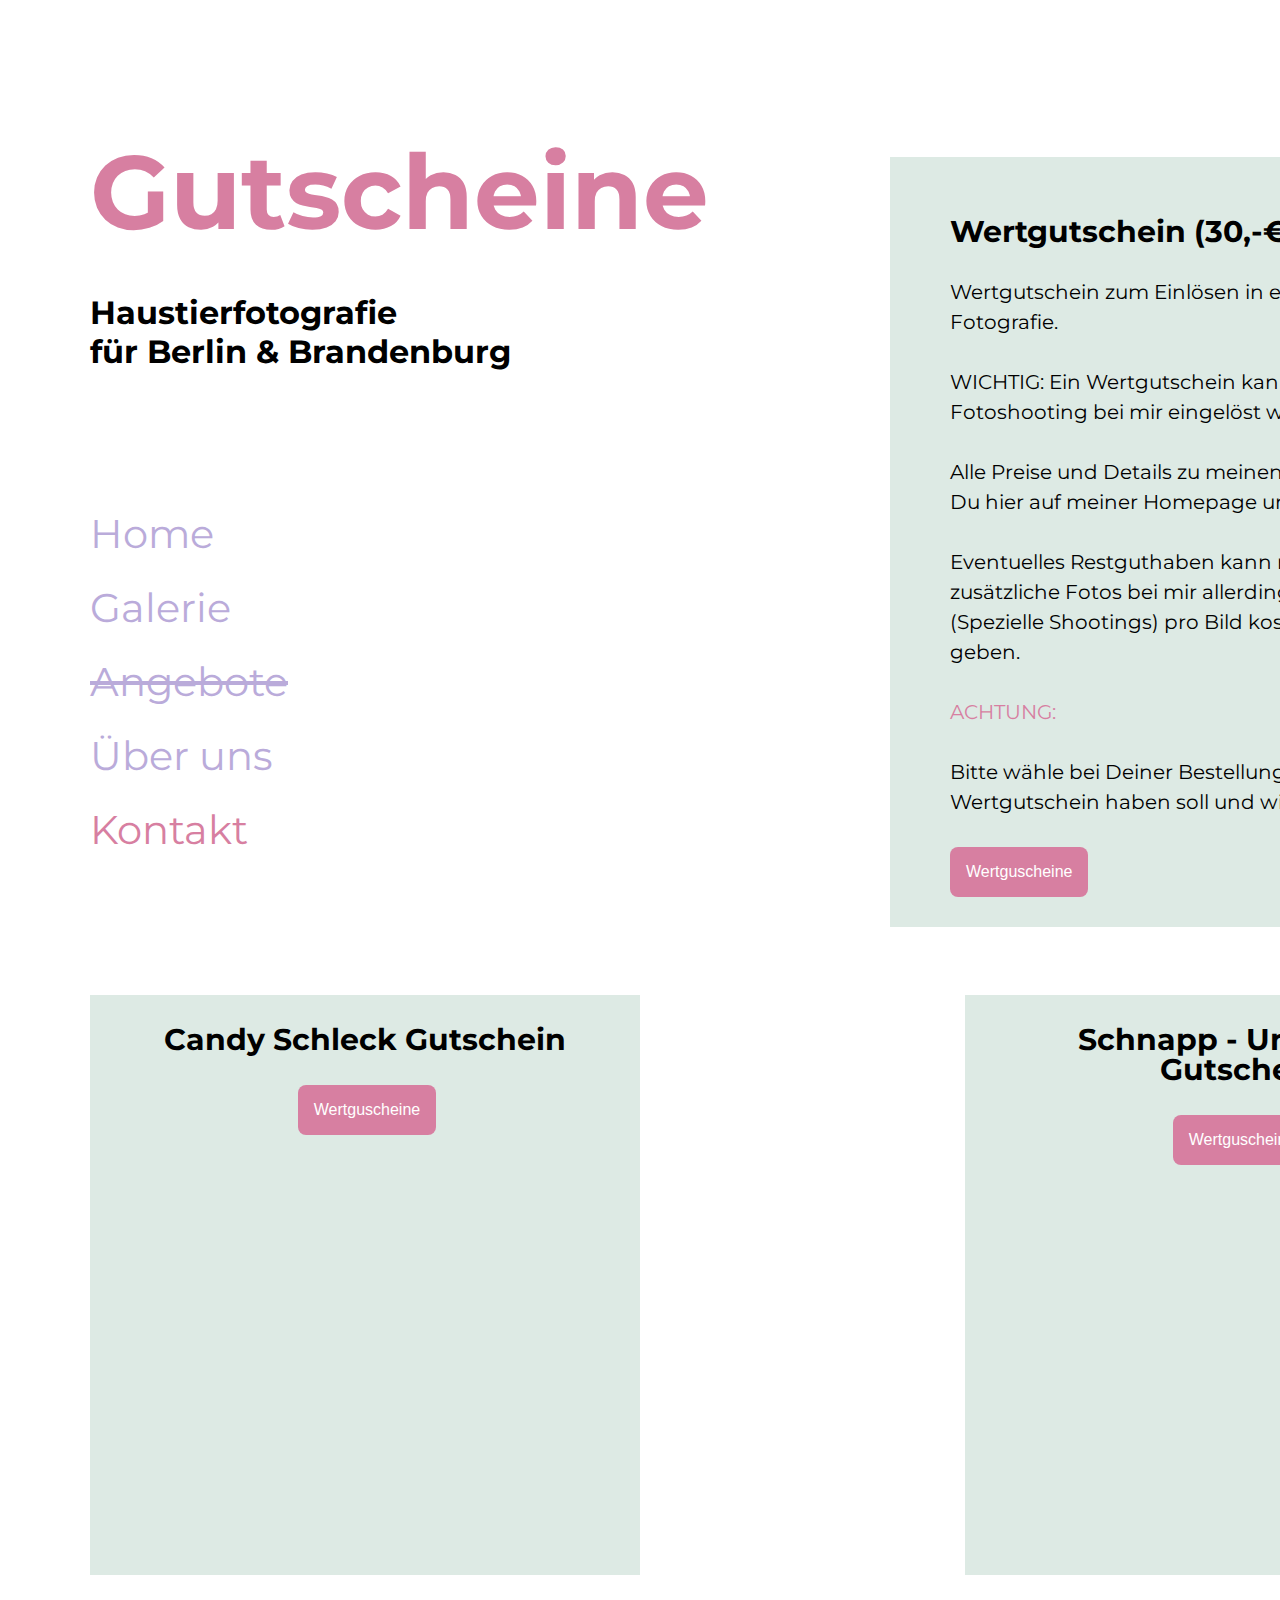
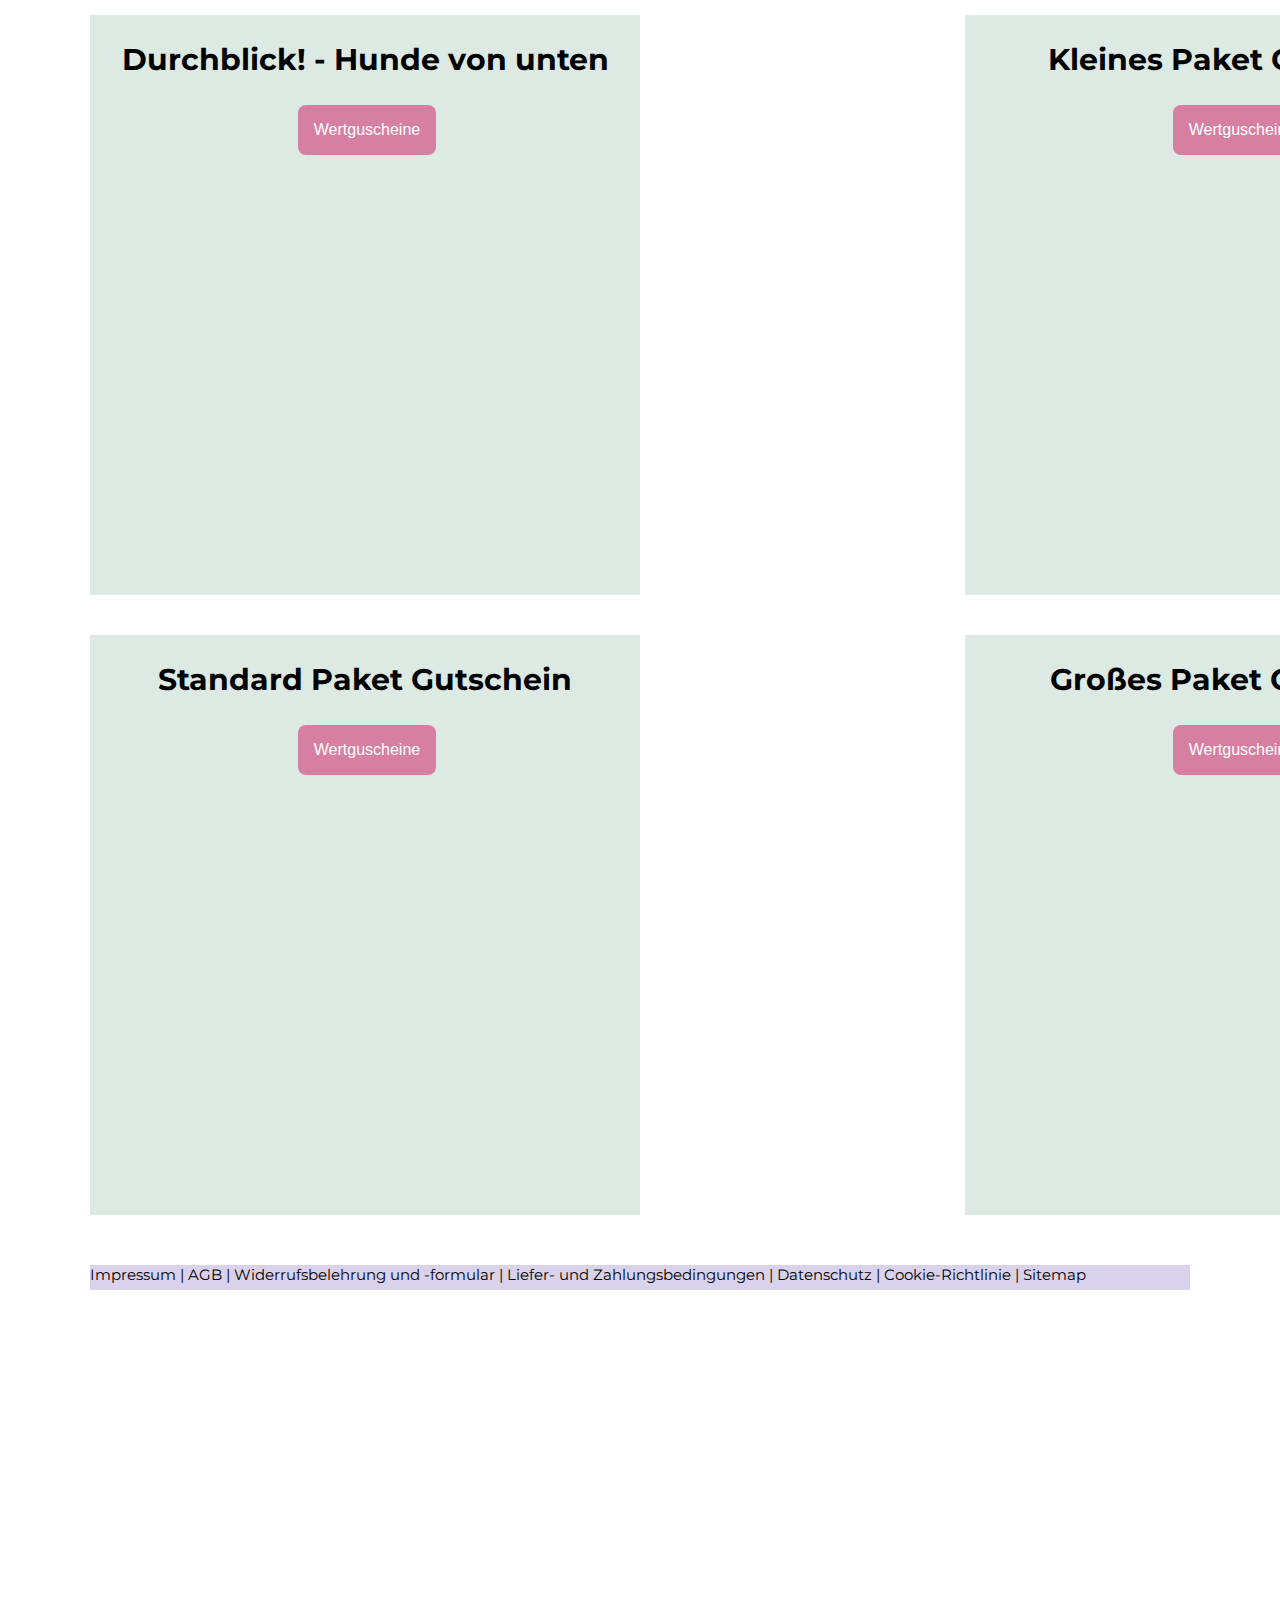
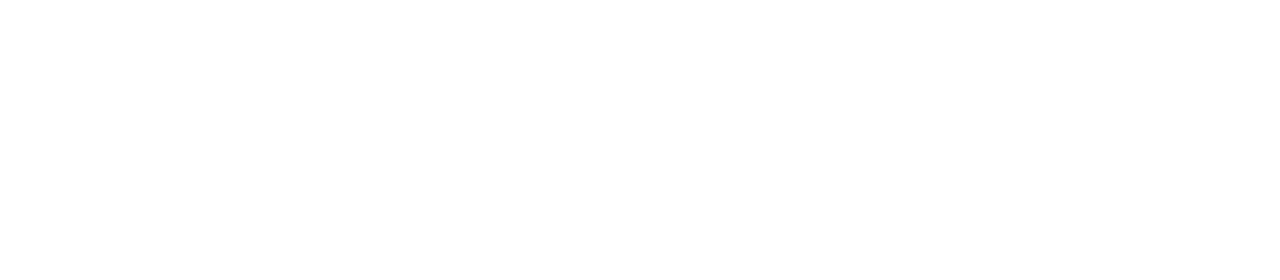
==== Gutscheine.html @ a967e09c "first commit" ====
<!DOCTYPE html>
<html lang="en">
<head>
    <meta charset="UTF-8">
    <meta http-equiv="X-UA-Compatible" content="IE=edge">
    <meta name="viewport" content="width=device-width, initial-scale=1.0">
    <title>Gutscheine</title>
    <link rel="icon" type="image/png" href="/Sikorski/favicon.png">
    <link rel="stylesheet" href="/css/main.css">
    <link rel="stylesheet" href="//use.fontawesome.com/releases/v5.0.7/css/all.css">
    <link rel="stylesheet" href="/css/gutschein.css">

</head>
<body>
        <br>
        <br>
            <h1>Gutscheine</h1>
          <br>
          <br>
            <h2>Haustierfotografie</h2>
            <h2>für Berlin & Brandenburg</h2>
            <br>
            <br>  <br>
            <br>  <br>
            <br>
          <nav class="sidebar card py-2 mb-4">
            <ul class="nav flex-column"  id="nav_accordion">
                <li class="nav-item">
                  <a class="nav-link active" aria-current="page" href="#">Home</a>
                </li>
                <li class="nav-item">
                  <a class="nav-link" href="#">Galerie</a>
                </li>
                <li class="nav-item">
                    <a class="nav-link" style="text-decoration:line-through;" href="/Sikorski/Angebote.html">Angebote</a>
                  </li>
            
                <li class="nav-item">
                  <a class="nav-link" href="#">Über uns</a>
                </li>
                <li class="nav-item">
                    <a class="nav-link"  style="color: #D77FA1;" href="#">Kontakt</a>
                  </li>
              </ul>
          </nav>


          <div class="box3">
            <h3>Wertgutschein (30,-€ bis 150,-€)</h3>
            <br>
            <p>Wertgutschein zum Einlösen in einem Fotoshooting bei Sikorski Fotografie.
              <br> <br>
              WICHTIG: Ein Wertgutschein kann nur in einem regulär gebuchten Fotoshooting bei mir eingelöst werden.
              <br> <br>
              Alle Preise und Details zu meinen Fotoshooting- Angeboten findest Du hier auf meiner Homepage unter Preise.
              <br> <br>
              Eventuelles Restguthaben kann nicht wieder ausgezahlt werden. Da zusätzliche Fotos bei mir allerdings 15,-€ (für Porträts) und 30,-€ (Spezielle Shootings) pro Bild kosten, sollte es da keine Probleme geben. 
              <br> <br>
              <p style="color:#D77FA1">ACHTUNG:</p> 
              <br>
             <p> Bitte wähle bei Deiner Bestellung hier unten aus, welchen Wert der Wertgutschein haben soll und wie ihn erhalten möchtest: 
            </p>


            <div class="dropdown">
              <button class="dropbtn">Wertguscheine</button>
              <div style="text-align:center;"  class="dropdown-content">
                <a href="#">Wertguschein 30, -€</a>
                <a href="#">Wertguschein 60, -€</a>
                <a href="#">Wertguschein 90, -€</a>
                <a href="#">Wertguschein 120, -€</a>
                <a href="#">Wertguschein 150, -€</a>
              </div>
            </div>

</div>

<div style="display:flex; flex-direction:row;">
  <div class="box4">
  <h3> Candy Schleck Gutschein</h3>
  <img style="position:relative; top:20px;" src="/Sikorski/ga.jpg" alt="">
  <div class="dropdown">
    <button class="dropbtn">Wertguscheine</button>
    <div class="dropdown-content">
      <a href="#">Wertguschein 30, -€</a>
      <a href="#">Wertguschein 60, -€</a>
      <a href="#">Wertguschein 90, -€</a>
      <a href="#">Wertguschein 120, -€</a>
      <a href="#">Wertguschein 150, -€</a>
    </div>
  </div>
</div>
<div class="box4" style="position:relative; left:325px;">
  <h3>Schnapp - Und Weg! Gutschein</h3>
  <img style="position:relative; top:20px;" src="/Sikorski/gb.jpg" alt="">
  <div class="dropdown">
    <button class="dropbtn">Wertguscheine</button>
    <div class="dropdown-content">
      <a href="#">Wertguschein 30, -€</a>
      <a href="#">Wertguschein 60, -€</a>
      <a href="#">Wertguschein 90, -€</a>
      <a href="#">Wertguschein 120, -€</a>
      <a href="#">Wertguschein 150, -€</a>
    </div>
  </div>
  </div>
</div>

<div style="display:flex; flex-direction:row; position:relative; top:40px;">
  <div class="box4">
  <h3> Durchblick! - Hunde von unten </h3>
  <img style="position:relative; top:20px;" src="/Sikorski/gc.jpg" alt="">
  <div class="dropdown">
    <button class="dropbtn">Wertguscheine</button>
    <div class="dropdown-content">
      <a href="#">Wertguschein 150, -€</a>
      <a href="#">Wertguschein 200, -€</a>
      <a href="#">Wertguschein 250, -€</a>
    </div>
  </div>
</div>
<div class="box4" style="position:relative; left:325px;">
  <h3>Kleines Paket Gutschein</h3>
  <img style="position:relative; top:20px;" src="/Sikorski/gd.jpg" alt="">
  <div class="dropdown">
    <button class="dropbtn">Wertguscheine</button>
    <div class="dropdown-content">
      <a href="#">Wertguschein 89, -€</a>
      <a href="#">Wertguschein 129, -€</a>
      <a href="#">Wertguschein 149, -€</a>
    </div>
  </div>
  </div>
</div>

<div style="display:flex; flex-direction:row; position:relative; top:80px;">
  <div class="box4">
  <h3> Standard Paket Gutschein</h3>
  <img style="position:relative; top:20px;" src="/Sikorski/ge.jpg" alt="">
  <div class="dropdown">
    <button class="dropbtn">Wertguscheine</button>
    <div class="dropdown-content">
      <a href="#">Wertguschein 149, -€</a>
      <a href="#">Wertguschein 199, -€</a>
      <a href="#">Wertguschein 249, -€</a>
    </div>
  </div>
</div>
<div class="box4" style="position:relative; left:325px;">
  <h3> Großes Paket Gutschein</h3>
  <img style="position:relative; top:20px;" src="/Sikorski/ga.jpg" alt="">
  <div class="dropdown">
    <button class="dropbtn">Wertguscheine</button>
    <div class="dropdown-content">
      <a href="#">Wertguschein 220, -€</a>
      <a href="#">Wertguschein 270, -€</a>
      <a href="#">Wertguschein 320, -€</a>
    </div>
  </div>
  </div>
</div>

          <footer>
            <p style="font-size:15px">
                Impressum | AGB | Widerrufsbelehrung und -formular | Liefer- und Zahlungsbedingungen | Datenschutz | Cookie-Richtlinie | Sitemap</p>
        </footer>
          </body>
          </html>
---- css/main.css ----
@import url('https://fonts.googleapis.com/css2?family=Montserrat&display=swap');

*,
*::before,
*::after {
  margin: 0px;
  padding: 0;
}

html {
  box-sizing: border-box;
}

.wrap {
    height: 10vh;
  }

body {
font-family: 'Montserrat', sans-serif;
margin:90px;

}

h1 {
  color:  #D77FA1;
  font-size: 104px;
}

h1:active {
  color: #ffecd1;
}

h2 {
  color: black;
  font-size:32px;
}

h3 {
    font-size: 35px;
}
h3 {
    font-size: 30px;
}


p {
    font-size:20px;
}

nav ul {
  margin: 0;
  padding: 0;
  list-style: none;
}

nav li {
    font-size: 40px;
    padding-top:24px;
    color: #BAABDA;
}

nav a {
  /* display: block; */
  text-decoration: none;
  color: #BAABDA;
}

nav:hover:{
        color: #D77FA1;
      }


.box1{
    background-color: #EBECCA;
    padding:60px;
    line-height: 30px;
}

.box2{
    background-color: rgb(133, 143, 255, .38);
    padding:60px;
    line-height: 30px;
}

footer {
    background-color:rgb(186, 171, 218, .54) ;
    /* position: relative;
    top:-200px; */
    height:25px;
    padding-top: 5px solid rgb(186, 171, 218, .54);
  
}

/*# sourceMappingURL=main.css.map */

a:link {
    text-decoration: none;
    color:#BAABDA;
    line-height: 50px;;
  }
  
  
  a:hover {
    color: #D77FA1;
  }

  a:visited {
    color: #BAABDA;
  }

  .container {
    padding:70px;
    height:920px;
    width: 492px;
    position:relative;
    left:700px;
    top: -850px;
    margin:80px;
    font-size:80px;
    color: rgb(186, 171, 218); }




   
    /* Gutscheine */

    .box3{
        background-color: rgb(151, 192, 173, .33);
        padding:60px;
        line-height: 30px;
        position: relative;
        top:-698px;
        left:800px;
        height:650px;
        width: 703px;
    }



    .dropbtn {
        background-color: #D77FA1;
        color: white;
        padding: 16px;
        font-size: 16px;
        border: none;
        cursor: pointer;
        align-items: center;
        position: relative;
        /* left:250px; */
        top:30px;
        border-radius: 8px;
      }
      
      /* The container <div> - needed to position the dropdown content */
      .dropdown {
        position: relative;
        display: inline-block;
        /* align-items: center; */
        width: 220px;
      }
      
      /* Dropdown Content (Hidden by Default) */
      .dropdown-content {
        display: none;
        position: absolute;
        background-color: #f9f9f9;
        width: 220px;
        box-shadow: 0px 8px 16px 0px rgba(0,0,0,0.2);
        z-index: 1;
      }
      
      /* Links inside the dropdown */
      .dropdown-content a {
        color: black;
        padding: 12px 16px;
        text-decoration: none;
        display: block;
      }
      
      /* Change color of dropdown links on hover */
      .dropdown-content a:hover {background-color: #D77FA1;}
      
      /* Show the dropdown menu on hover */
      .dropdown:hover .dropdown-content {
        display: block;
      }
      
      .box4{
        background-color: rgb(151, 192, 173, .33);
        line-height: 30px;
        position: relative;
        top:-630px;
        height:520px;
        width: 589px;
        padding:30px;
        text-align:center;
    }

    /* Extra small devices (phones, 600px and down) */
@media only screen and (max-width: 480px){

  main {
  display: flex;
          flex-direction: column;
  }
          .left {
              flex-direction: row;
      
          }
          .logo{
              width: 100%;
              background-color: aqua;
          }
          .footer {
            height: 50px;g

  .container {
     display: flex;
          flex-direction: column;

  }
  }
  
  /* Small devices (portrait tablets and large phones, 600px and up) */
  @media only screen and (min-width: 481px) {
      
  }
  
  /* Medium devices (landscape tablets, 768px and up) */
  @media only screen and (min-width: 769px) {
      
  }
  
  
  /* Extra large devices (large laptops and desktops, 1200px and up) */
  @media only screen and (min-width: 1280px) {
      
  }
---- css/gutschein.css ----
footer {
    background-color:rgb(186, 171, 218, .54) ;
    position: relative;
    top:-500px;
  
}
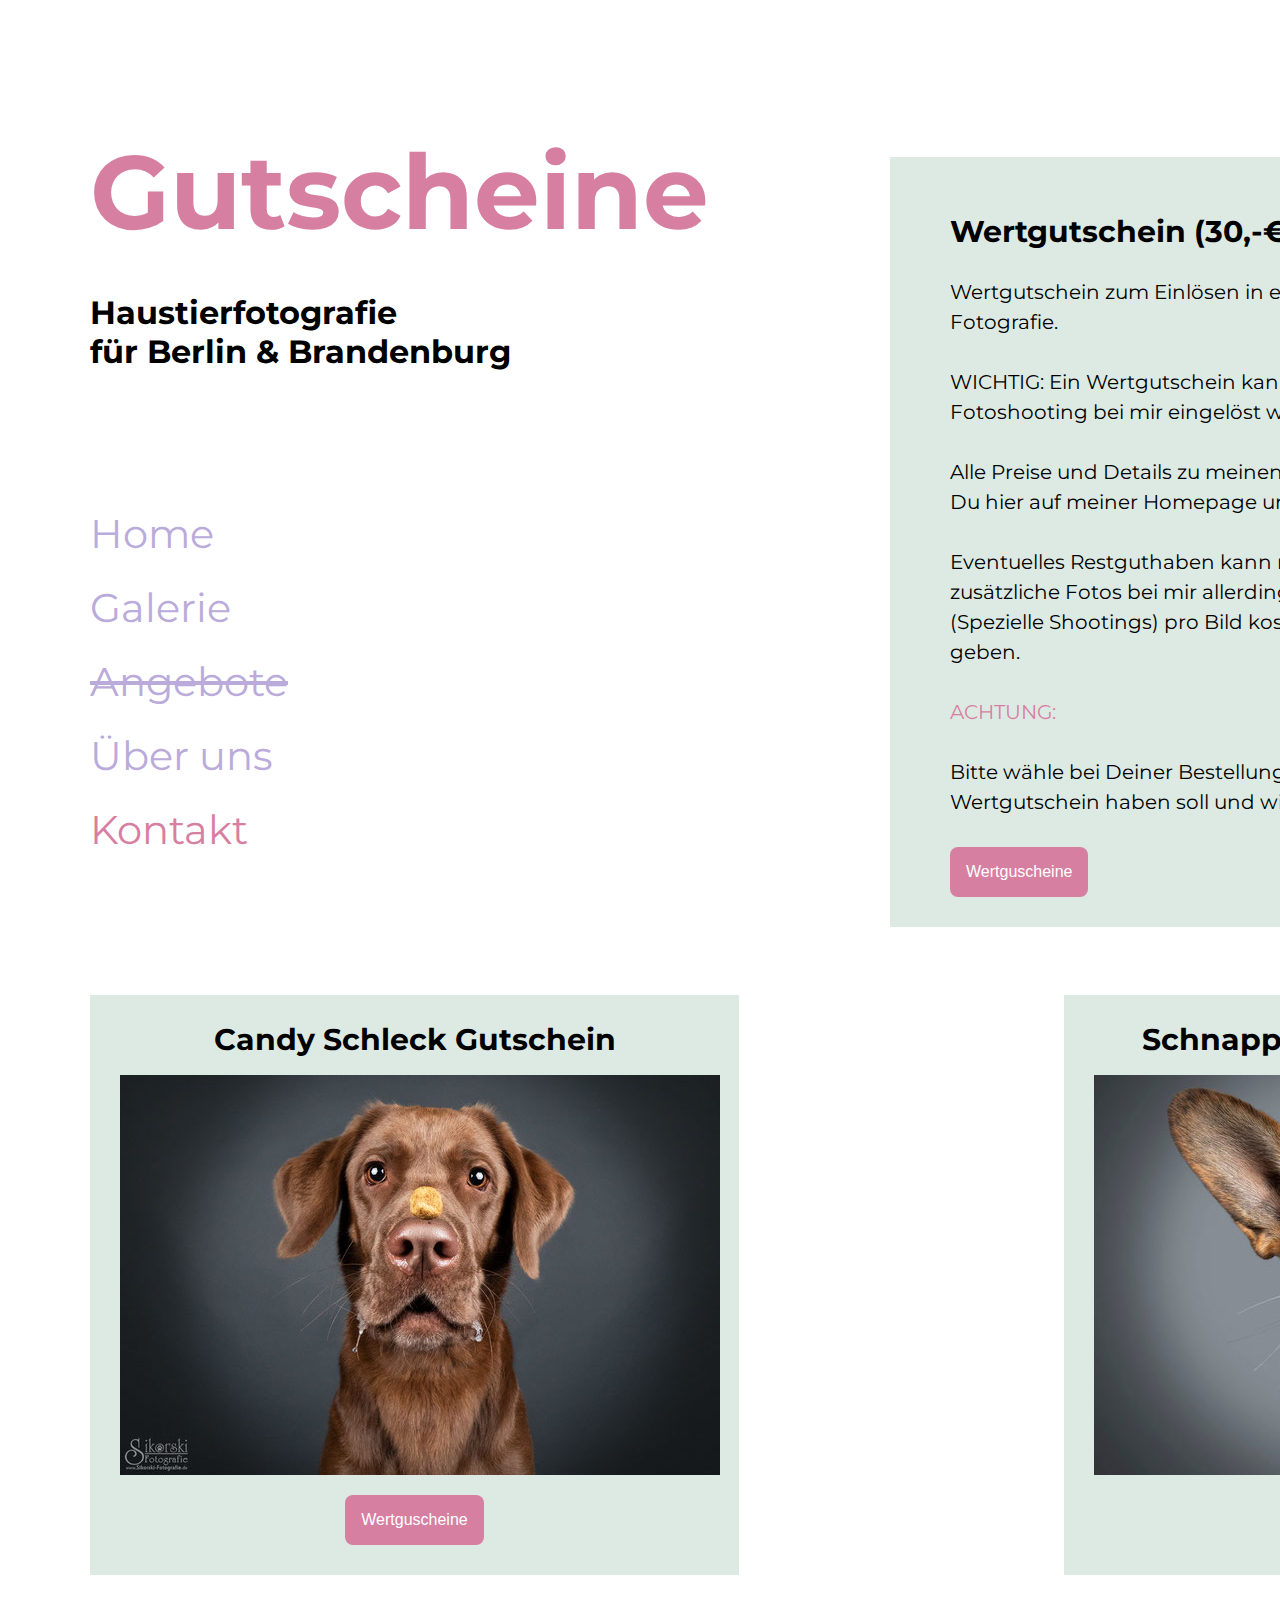
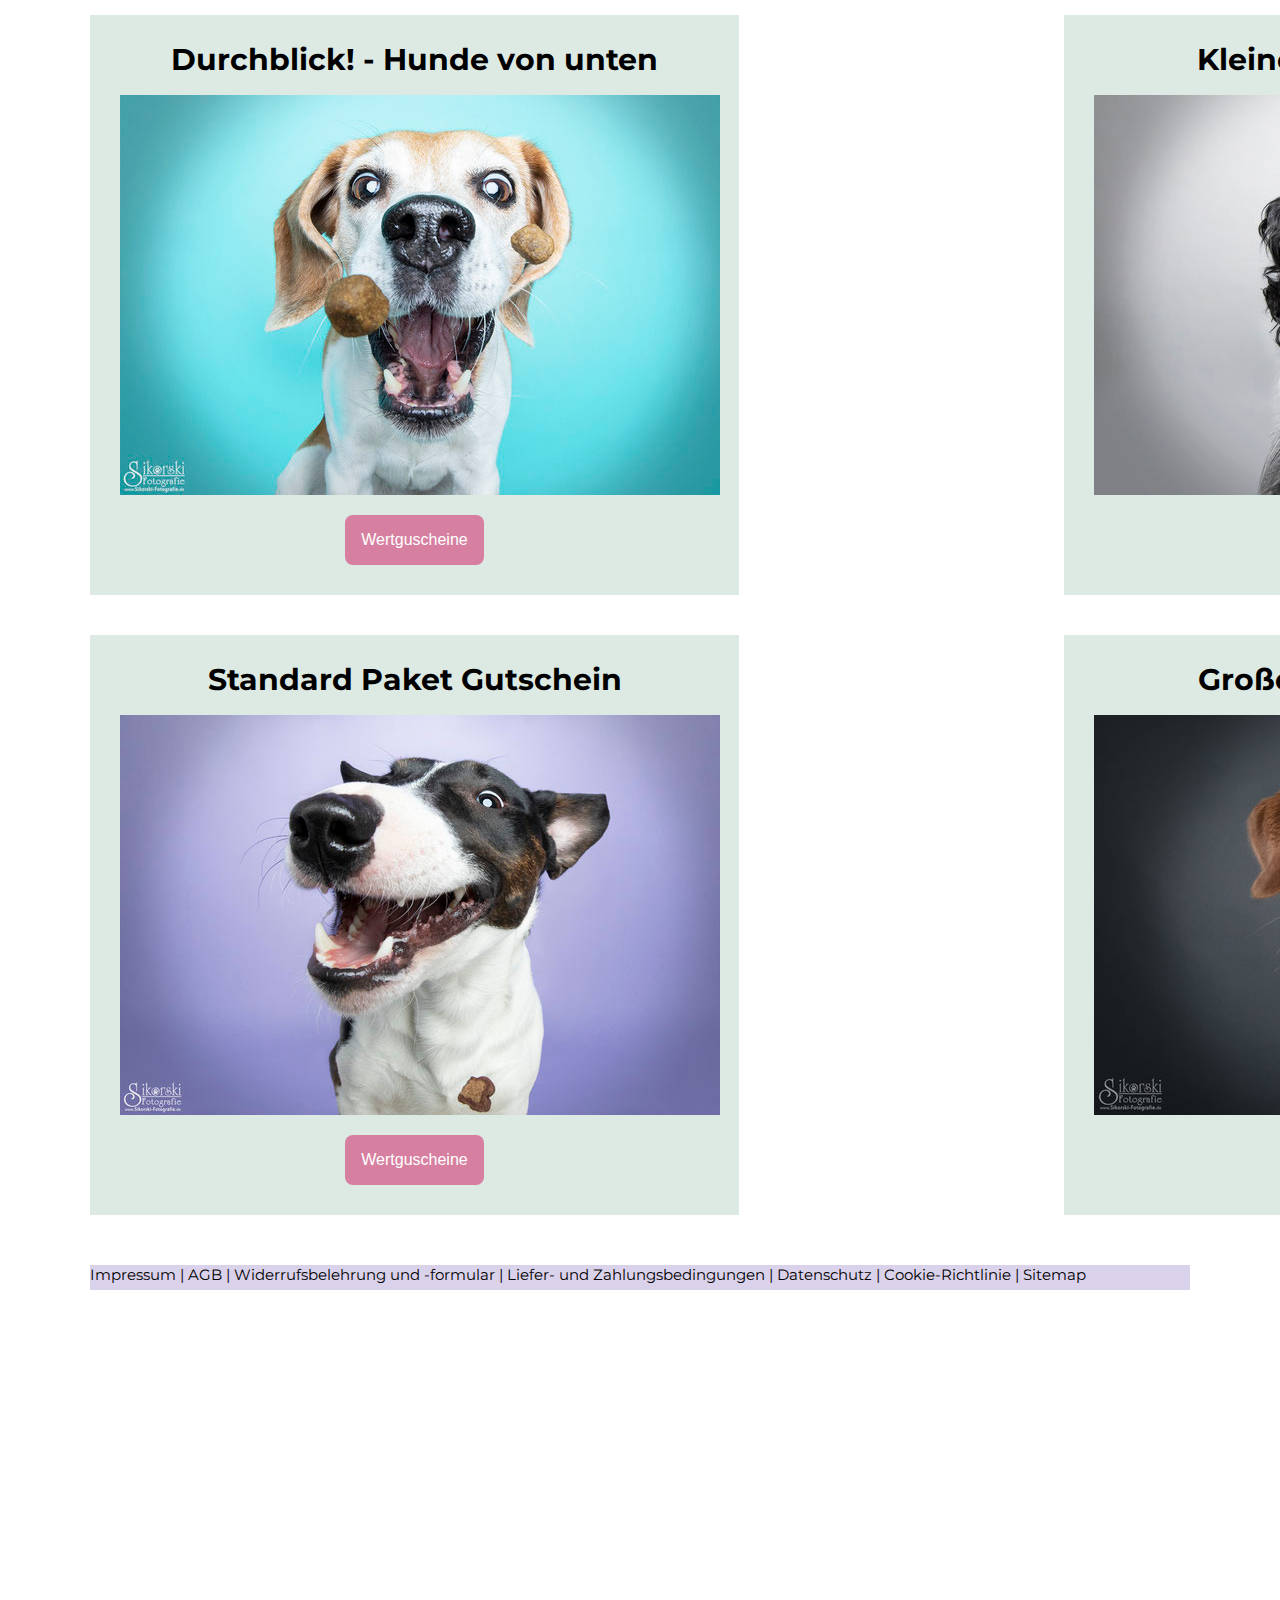
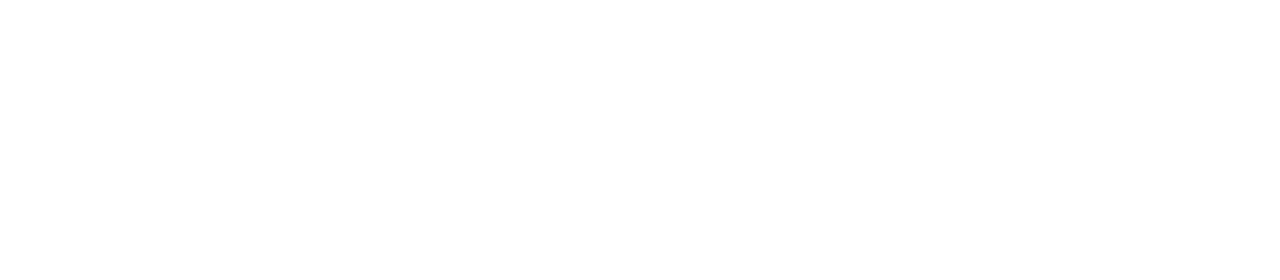
==== commit 19727582: "second commit" ====
--- a/Gutscheine.html
+++ b/Gutscheine.html
@@ -5,7 +5,7 @@
     <meta http-equiv="X-UA-Compatible" content="IE=edge">
     <meta name="viewport" content="width=device-width, initial-scale=1.0">
     <title>Gutscheine</title>
-    <link rel="icon" type="image/png" href="/Sikorski/favicon.png">
+    <link rel="icon" type="image/png" href="/favicon.png">
     <link rel="stylesheet" href="/css/main.css">
     <link rel="stylesheet" href="//use.fontawesome.com/releases/v5.0.7/css/all.css">
     <link rel="stylesheet" href="/css/gutschein.css">
@@ -32,11 +32,11 @@
                   <a class="nav-link" href="#">Galerie</a>
                 </li>
                 <li class="nav-item">
-                    <a class="nav-link" style="text-decoration:line-through;" href="/Sikorski/Angebote.html">Angebote</a>
+                    <a class="nav-link" style="text-decoration:line-through;" href="/Angebote.html">Angebote</a>
                   </li>
             
                 <li class="nav-item">
-                  <a class="nav-link" href="#">Über uns</a>
+                  <a class="nav-link" href="/uberuns.html">Über uns</a>
                 </li>
                 <li class="nav-item">
                     <a class="nav-link"  style="color: #D77FA1;" href="#">Kontakt</a>
@@ -78,7 +78,7 @@
 <div style="display:flex; flex-direction:row;">
   <div class="box4">
   <h3> Candy Schleck Gutschein</h3>
-  <img style="position:relative; top:20px;" src="/Sikorski/ga.jpg" alt="">
+  <img style="position:relative; top:20px;" src="/alinaImages/ga.jpg" alt="">
   <div class="dropdown">
     <button class="dropbtn">Wertguscheine</button>
     <div class="dropdown-content">
@@ -92,7 +92,7 @@
 </div>
 <div class="box4" style="position:relative; left:325px;">
   <h3>Schnapp - Und Weg! Gutschein</h3>
-  <img style="position:relative; top:20px;" src="/Sikorski/gb.jpg" alt="">
+  <img style="position:relative; top:20px;" src="/alinaImages/gb.jpg" alt="">
   <div class="dropdown">
     <button class="dropbtn">Wertguscheine</button>
     <div class="dropdown-content">
@@ -109,7 +109,7 @@
 <div style="display:flex; flex-direction:row; position:relative; top:40px;">
   <div class="box4">
   <h3> Durchblick! - Hunde von unten </h3>
-  <img style="position:relative; top:20px;" src="/Sikorski/gc.jpg" alt="">
+  <img style="position:relative; top:20px;" src="/alinaImages/gc.jpg" alt="">
   <div class="dropdown">
     <button class="dropbtn">Wertguscheine</button>
     <div class="dropdown-content">
@@ -121,7 +121,7 @@
 </div>
 <div class="box4" style="position:relative; left:325px;">
   <h3>Kleines Paket Gutschein</h3>
-  <img style="position:relative; top:20px;" src="/Sikorski/gd.jpg" alt="">
+  <img style="position:relative; top:20px;" src="/alinaImages/gd.jpg" alt="">
   <div class="dropdown">
     <button class="dropbtn">Wertguscheine</button>
     <div class="dropdown-content">
@@ -136,7 +136,7 @@
 <div style="display:flex; flex-direction:row; position:relative; top:80px;">
   <div class="box4">
   <h3> Standard Paket Gutschein</h3>
-  <img style="position:relative; top:20px;" src="/Sikorski/ge.jpg" alt="">
+  <img style="position:relative; top:20px;" src="/alinaImages/ge.jpg" alt="">
   <div class="dropdown">
     <button class="dropbtn">Wertguscheine</button>
     <div class="dropdown-content">
@@ -148,7 +148,7 @@
 </div>
 <div class="box4" style="position:relative; left:325px;">
   <h3> Großes Paket Gutschein</h3>
-  <img style="position:relative; top:20px;" src="/Sikorski/ga.jpg" alt="">
+  <img style="position:relative; top:20px;" src="/alinaImages/ga.jpg" alt="">
   <div class="dropdown">
     <button class="dropbtn">Wertguscheine</button>
     <div class="dropdown-content">
